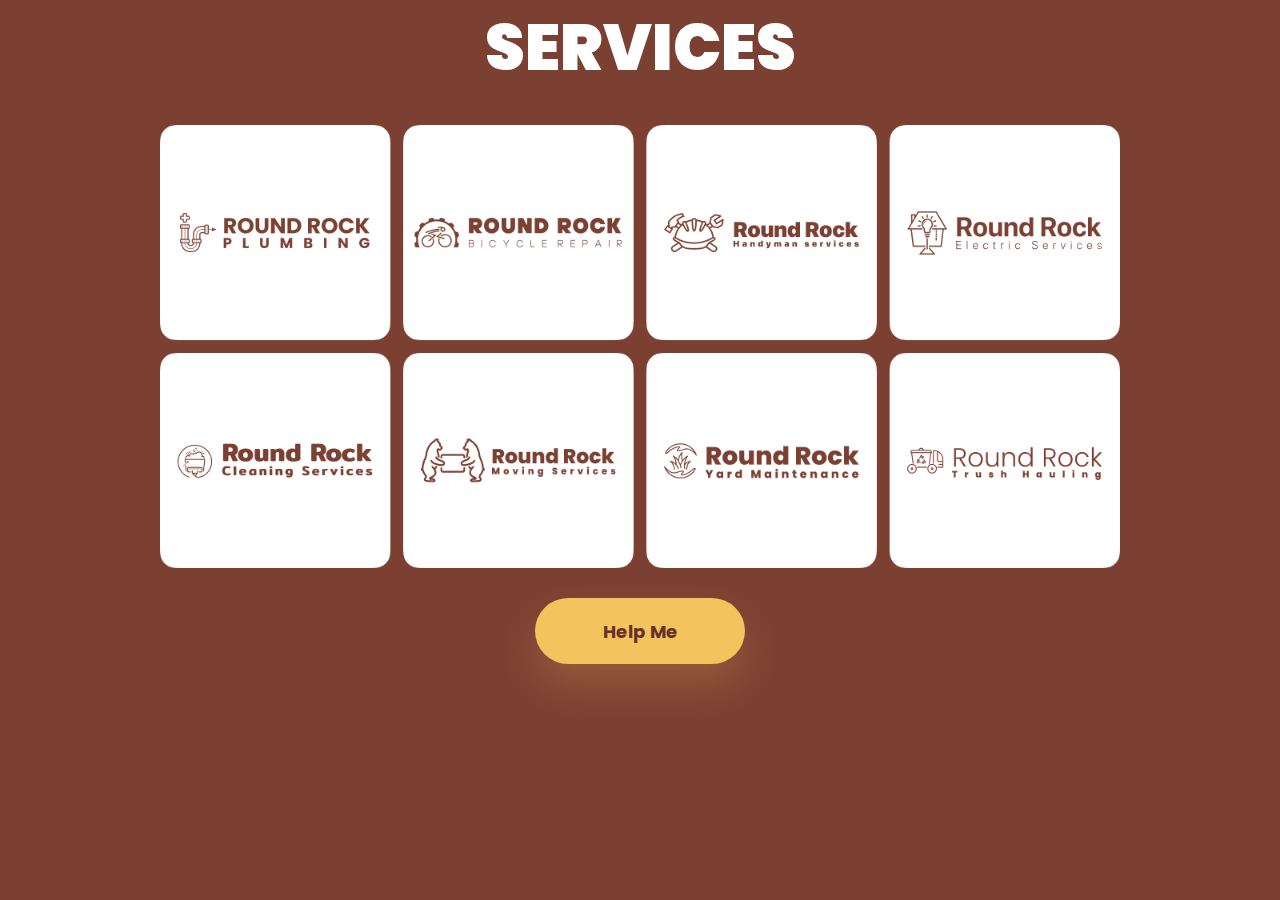
==== html/index.html @ d5d73b8e "v2 - responsivo" ====
<!DOCTYPE html>
<html lang="pt-BR">
<head>
    <meta charset="UTF-8">
    <meta http-equiv="X-UA-Compatible" content="IE=edge">
    <meta name="viewport" content="width=device-width, initial-scale=1.0">
    <title>Bear Bears</title>
    <link rel="stylesheet" href="../CSS/index.css">
</head>
<body>
    <main>
        <section class="home">
        <div></div>
        <div></div>
        </section>
        <section class="servicos">
            <h2>SERVICES</h2>
            <img class="servicos-img" src="../img/serviços.png" alt="">  
            <button>Help Me</button>
        </section>
        <section class="testemunhos"></section>
        <section class="contato"></section>
        <footer></footer>
    </main>
</body>
</html>
---- CSS/index.css ----
@import url('https://fonts.googleapis.com/css2?family=Poppins:wght@500;600;700;900&display=swap');

body {
    margin: 0;
    padding: 0;
    font-family: 'Poppins', sans-serif;
    background-color: #7C4032;
}

.servicos {
    display: flex;
    flex-direction: column;
    row-gap: 30px;
    align-items: center;
}

.servicos > h2 {
    text-align: center;
    color: #FFF;
    font-weight: 900;
    font-size: 64px;
    margin: 0px;
}

.servicos > img {
    width: 75%;
    height: auto;
    align-self: center;
}

.servicos > button {
    width: 210px;
    height: 66px;   
    background-color: #F3C35E;
    border: none;
    border-radius: 57px;
    color: #663128;
    font-family: 'Poppins', sans-serif;
    font-weight: 700;
    font-size: 18px;
    box-shadow: 0px 20px 40px rgba(243, 206, 94, 0.2);
}
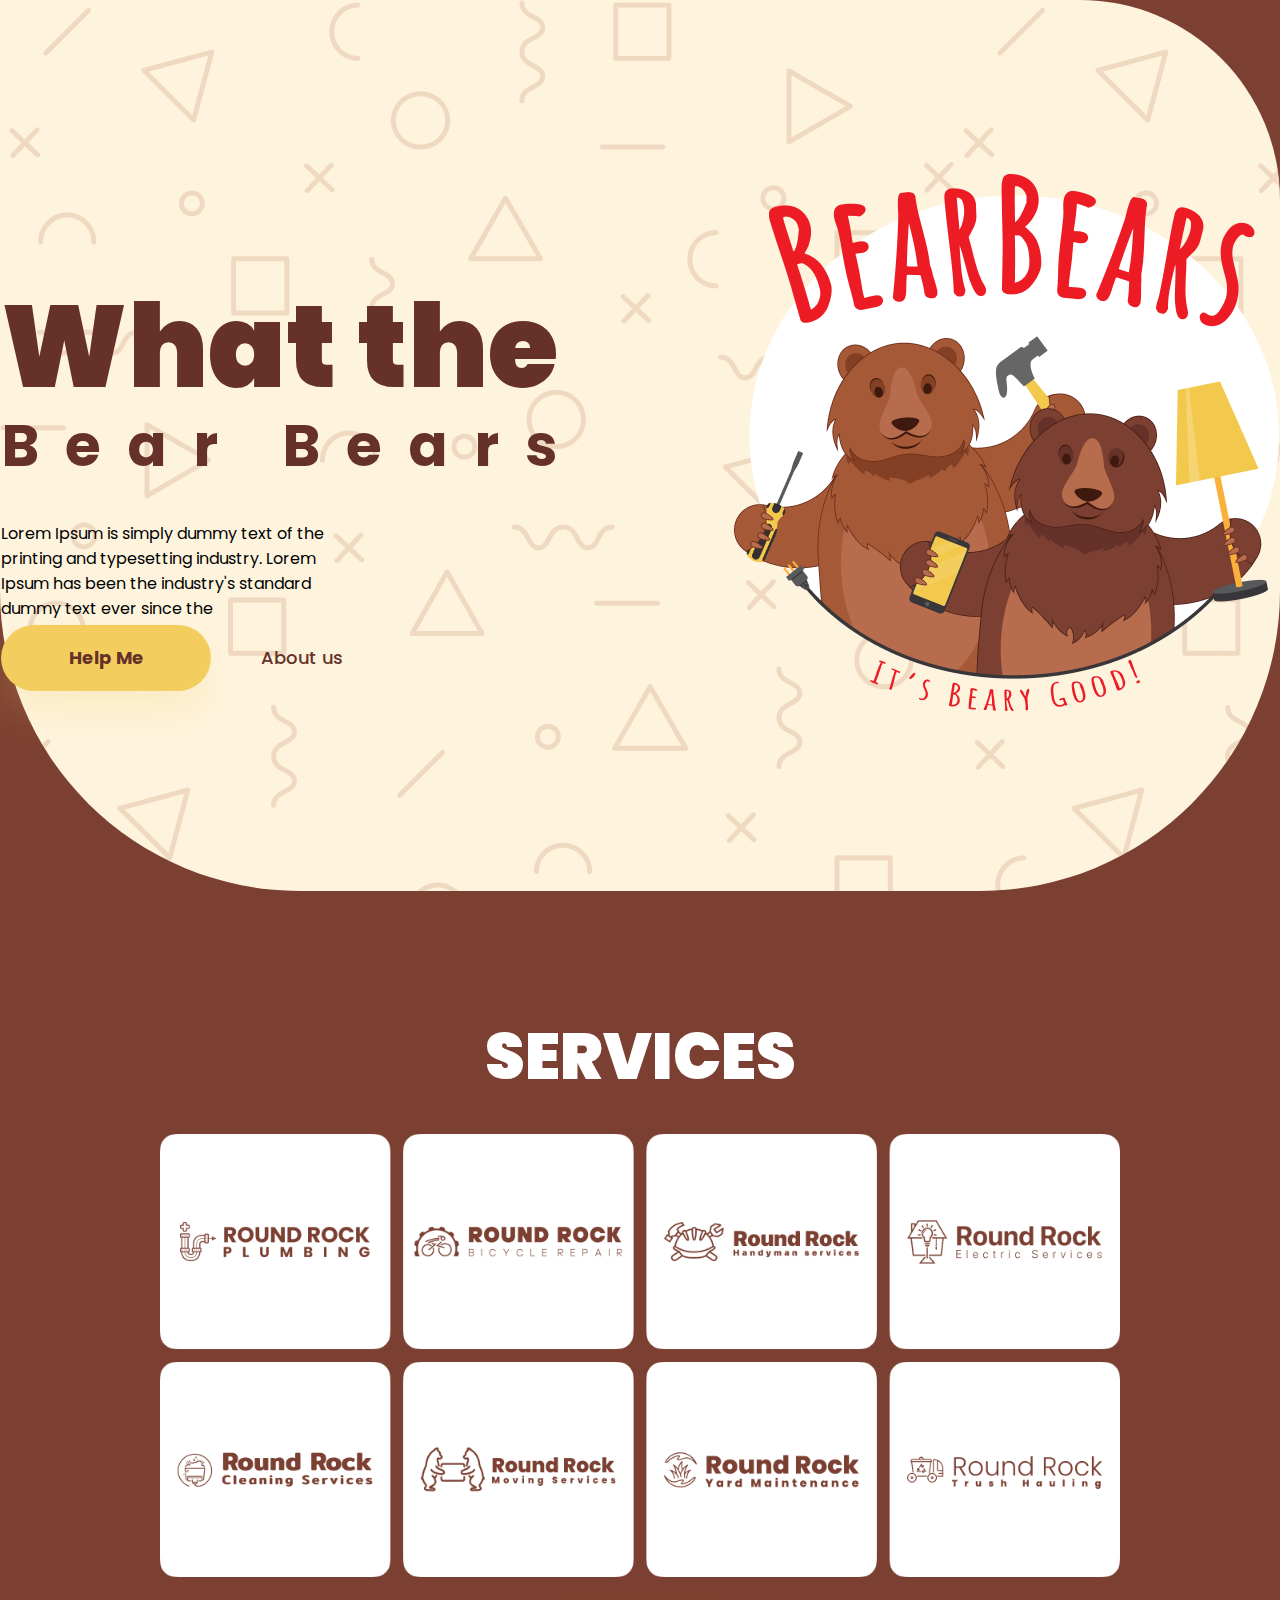
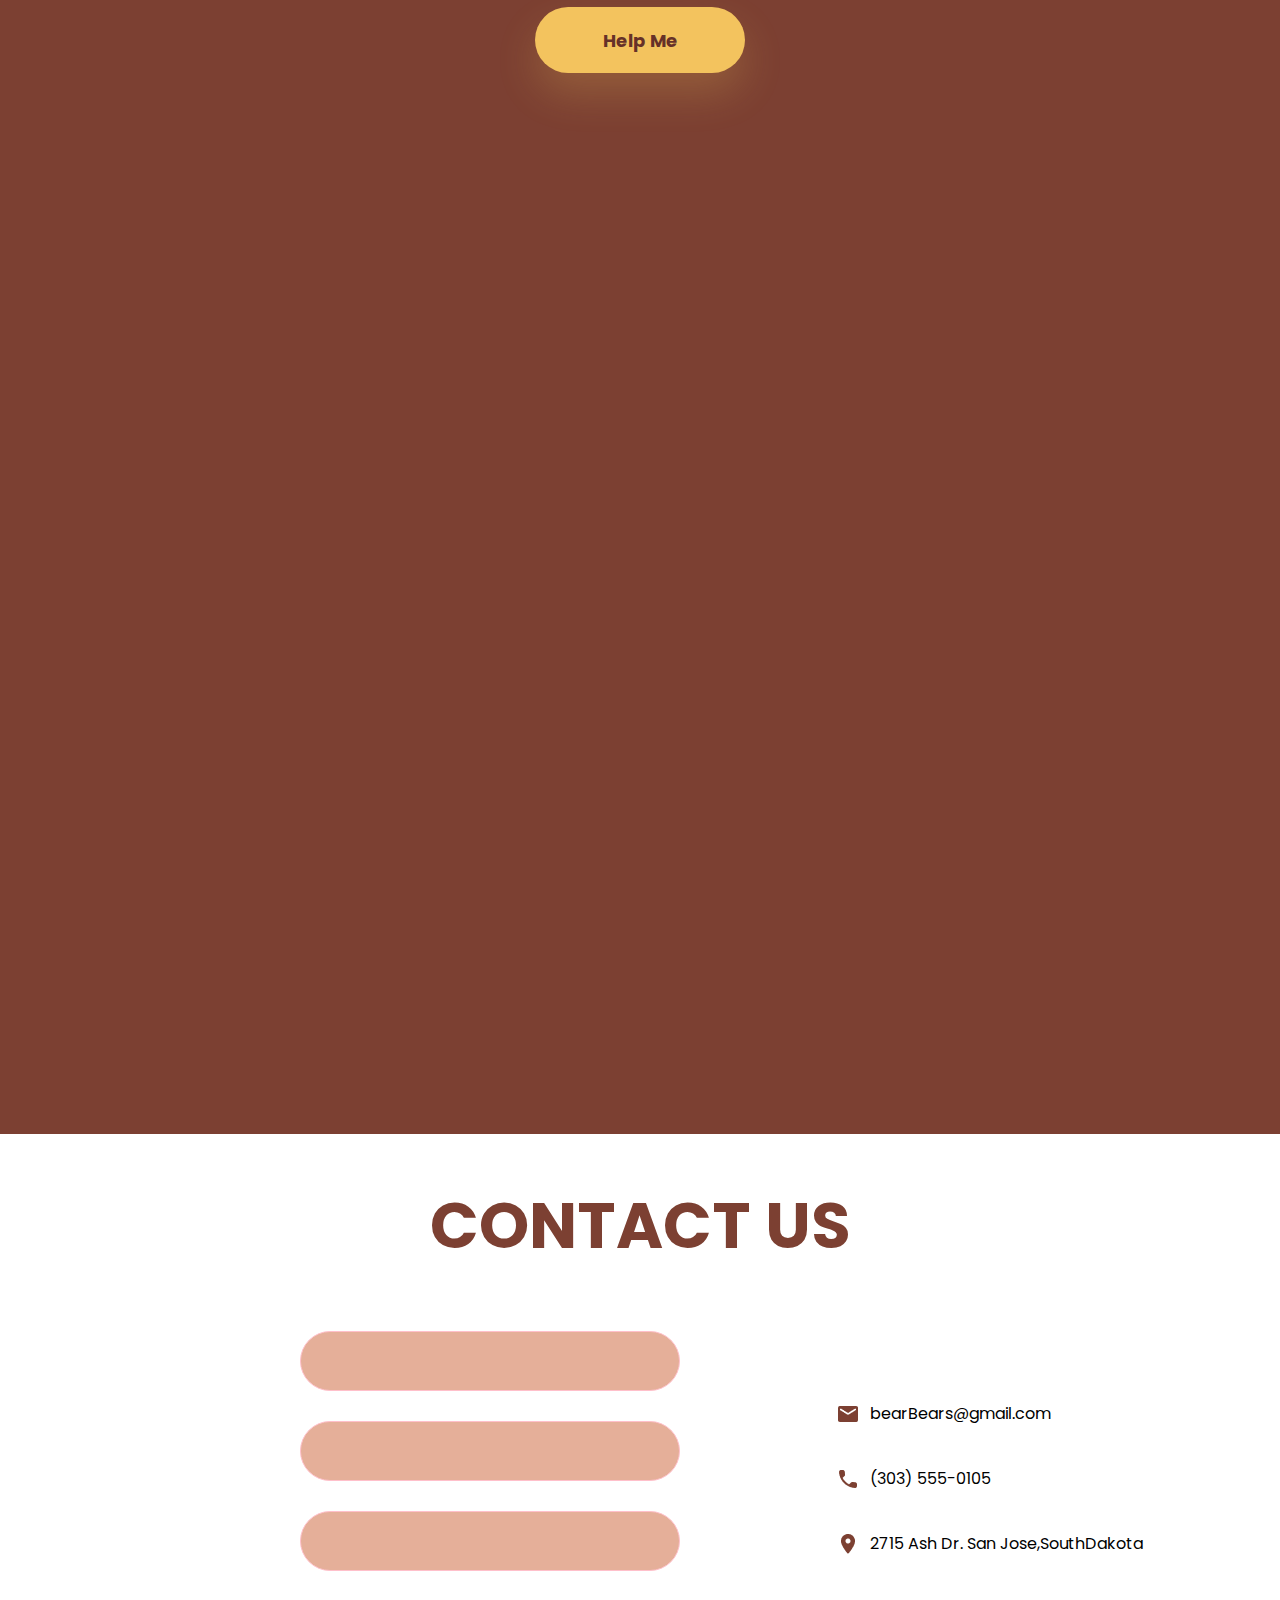
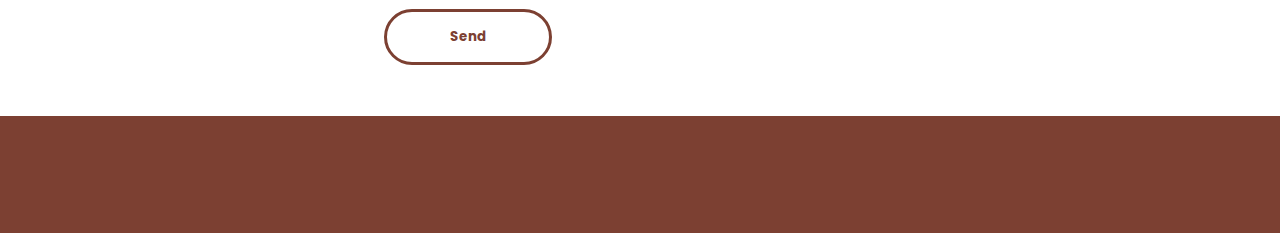
==== commit c65f22cb: "Serviços" ====
--- a/html/index.html
+++ b/html/index.html
@@ -9,18 +9,53 @@
 </head>
 <body>
     <main>
-        <section class="home">
-        <div></div>
-        <div></div>
+        <section class="banner">
+            <div class="home-container">
+                <div class="home-title">
+                    <h1>What the</h1>
+                    <h2>Bear Bears</h2>
+                    <div class="home-descripiton">
+                        <p>Lorem Ipsum is simply dummy text of the printing and typesetting industry. Lorem Ipsum has been the industry's standard dummy text ever since the</p>
+                    </div> 
+                    <div class="home-options">
+                        <button class="btn-home">Help Me</button>
+                        <a href="">About us</a>
+                    </div>  
+                </div>
+                <div class="home-image">
+                    <img src="../img/Ursos.png" alt="Home Image">
+                </div>
+            </div>  
         </section>
         <section class="servicos">
             <h2>SERVICES</h2>
-            <img class="servicos-img" src="../img/serviços.png" alt="">  
-            <button>Help Me</button>
+            <img src="../img/serviços.png" alt="serviços">
+            <button class="btn-servicos">Help Me</button>
         </section>
-        <section class="testemunhos"></section>
         <section class="contato"></section>
-        <footer></footer>
+        <footer class="contact-us">
+            <h1>CONTACT US</h1>
+            
+            <div class="input-usuario" >
+                <ul>
+                    <li><input class="input-1"></li>
+                    <li><input class="input-2"></li>
+                    <li><input class="input-3"></li>
+                </ul>
+            </div>
+            <div class="contato-info">
+            <ul>
+                <li><img src="../img/ic_round-mail.png"> <span>bearBears@gmail.com</span></li>
+                <li><img src="../img/ic_round-call.png"> <span>(303) 555-0105</span></li>
+                <li><img src="../img/ic_round-location-on.png"> <span>2715 Ash Dr. San Jose,SouthDakota</span></li>
+
+            </ul>
+            </div>
+            <button class="botao">Send</button>
+
+            <div class="retangulo-do-rodape"></div>
+
+        </footer>
     </main>
 </body>
 </html>--- a/CSS/index.css
+++ b/CSS/index.css
@@ -1,10 +1,104 @@
 @import url('https://fonts.googleapis.com/css2?family=Poppins:wght@500;600;700;900&display=swap');
+
 
 body {
     margin: 0;
     padding: 0;
     font-family: 'Poppins', sans-serif;
     background-color: #7C4032;
+}
+
+
+section {
+    display: flex;
+    justify-content: center;
+    flex-direction: column;
+    height: 100vh;
+    width: 100%;
+}
+
+.banner {
+    background-image: url(../img/Fundopoligonos.png);
+    background-color: #FEF4DE;
+    height: 99vh;
+    border-radius: 0px 200px 300px 300px ;
+}
+
+.home-container {
+    display: flex;
+    flex-direction: row;
+    align-items: center;
+    justify-content: center;
+    gap: 150px;
+
+}
+
+.home-title {
+    display: flex;
+    flex-direction: column;
+    align-items: flex-start;
+}
+
+.home-title > h1 {
+    color: #663128;
+    font-size: 115px;
+    font-weight: 900;
+    line-height: 137px;
+    margin-bottom: 1px;
+}
+
+.home-title > h2 {
+    color: #663128;
+    font-size: 58px;
+    font-weight: 700;
+    line-height: 58px;
+    letter-spacing: 26px;
+    margin-top: 1px;
+    margin-bottom: 30px;
+}
+
+.home-descripiton {
+    height: 10vh;
+    width: 27vw;
+    text-align: left;
+
+}
+
+.home-description > p {
+    color: #663128;
+    font-size: 16px;
+    font-weight: 600;
+    line-height: 24px;
+}
+
+.home-options {
+    display: flex;
+    align-items: center;
+    margin-top: 30px;
+    gap: 50px;
+}
+
+.home-options > a {
+    color: #663128;
+    font-weight: 500;
+    font-size: 18px;
+    line-height: 24px;
+    text-decoration: none;
+}
+
+.btn-home {
+    background-color:#F3CE5E;
+    color: #663128;
+    font-family: 'Poppins', sans-serif;
+    font-weight: 700;
+    font-size: 18px;
+    line-height: 24px;
+    width: 210px;
+    height: 66px;
+    box-shadow: 0px 20px 40px rgba(243, 206, 94, 0.2);
+    border-radius: 57px;
+    border: none;
+    cursor: pointer;
 }
 
 .servicos {
@@ -39,4 +133,104 @@
     font-weight: 700;
     font-size: 18px;
     box-shadow: 0px 20px 40px rgba(243, 206, 94, 0.2);
-}+}
+
+.contact-us{
+    background-color: #FFF;
+}
+
+.contact-us h1{
+    padding-top: 60px;
+    padding-bottom: 30px;
+    position: relative; 
+    font-family: 'Poppins';
+    color: #7C4032;
+    font-size: 64px;
+    line-height: 96px;
+    line-height: 100%;
+    text-align: center;
+    vertical-align: center;
+    
+}
+
+
+.input-usuario input{
+    text-align: center;
+    position: relative; 
+    display: flex;
+    height: 56px;
+    width: 374px;
+    background-color: #E5AF99;
+    border-radius: 61px;
+    border-color: #E5AF99;
+    border: 1px solid pink;
+    margin-bottom: 10px;
+    margin-left: 21%;
+    justify-content:space-around;
+    margin-top: 30px;
+}
+
+.contato-info{
+    position: relative;
+    margin-top: -14.5%;
+}
+
+.input-usuario ul{
+    list-style: none;
+    
+}
+
+.contato-info ul{
+    list-style: none;
+    position: relative;
+    left: 263%;
+    top: -155%;
+    display: table-row;
+}
+.contato-info li{
+    display: flex;
+    align-items: center;
+    justify-content: start;
+    flex-direction: row;
+    gap: 10px;
+    padding-bottom: 40px;
+    padding-left: 8px;
+}
+
+.contato-info img{
+}
+
+.botao{
+    font-weight: bold;
+    font-family: 'Poppins', sans-serif;
+    position: relative; 
+    margin-bottom: 4%;
+    margin-top: 1%;
+    margin-left: 30%;
+    height: 56px;
+    width: 168px;
+    border-radius: 61px;
+    border-color: #7C4032;
+    border: 3px solid #7C4032;
+    color: #7C4032;
+    background-color: #fff;
+    
+}
+
+.informacao-empresarial-rodape-icones{
+    margin-top: 17%;
+    margin-left: 49%;
+    position: relative;
+    display: flex;
+    flex-direction: column;
+
+}
+
+.retangulo-do-rodape{
+    position: absolute;
+    left: 0;
+    bottom: 100;
+    background-color: #7C4032;
+	height: 117px;
+	width: 100%;
+}
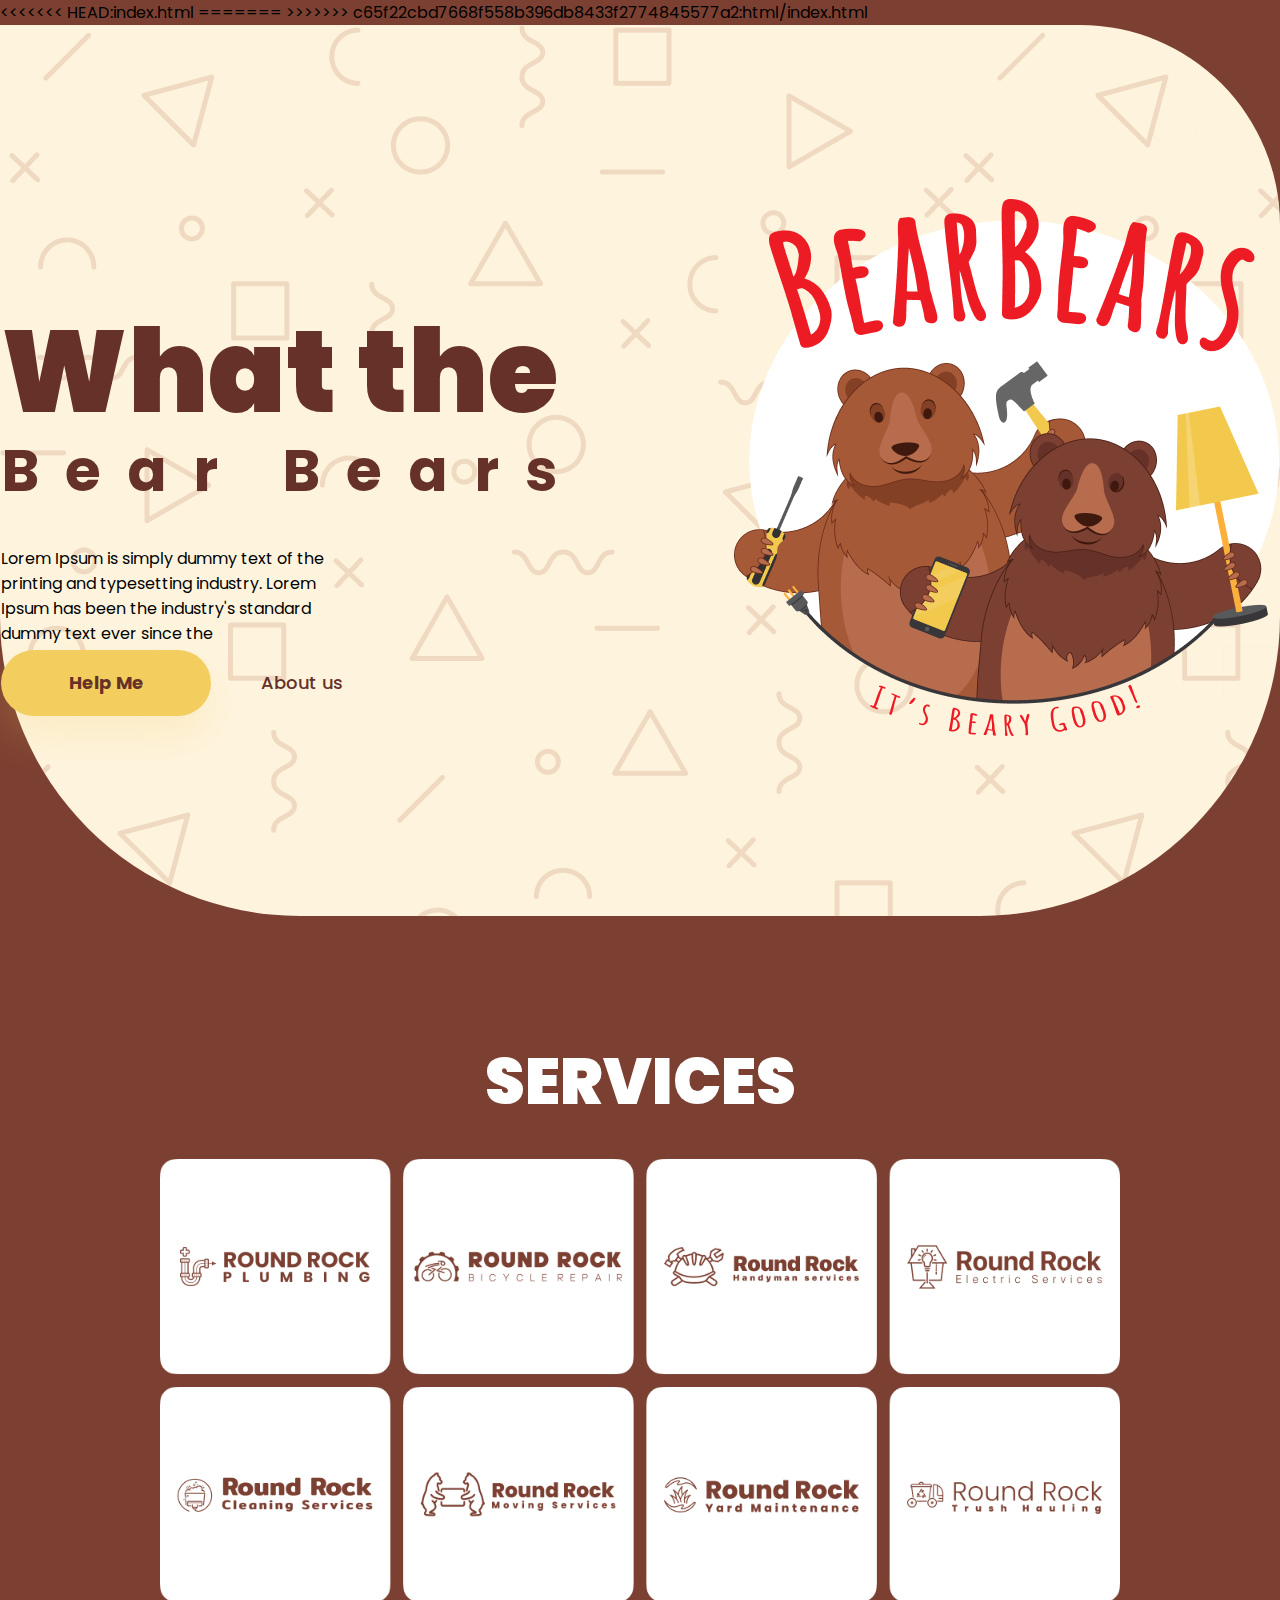
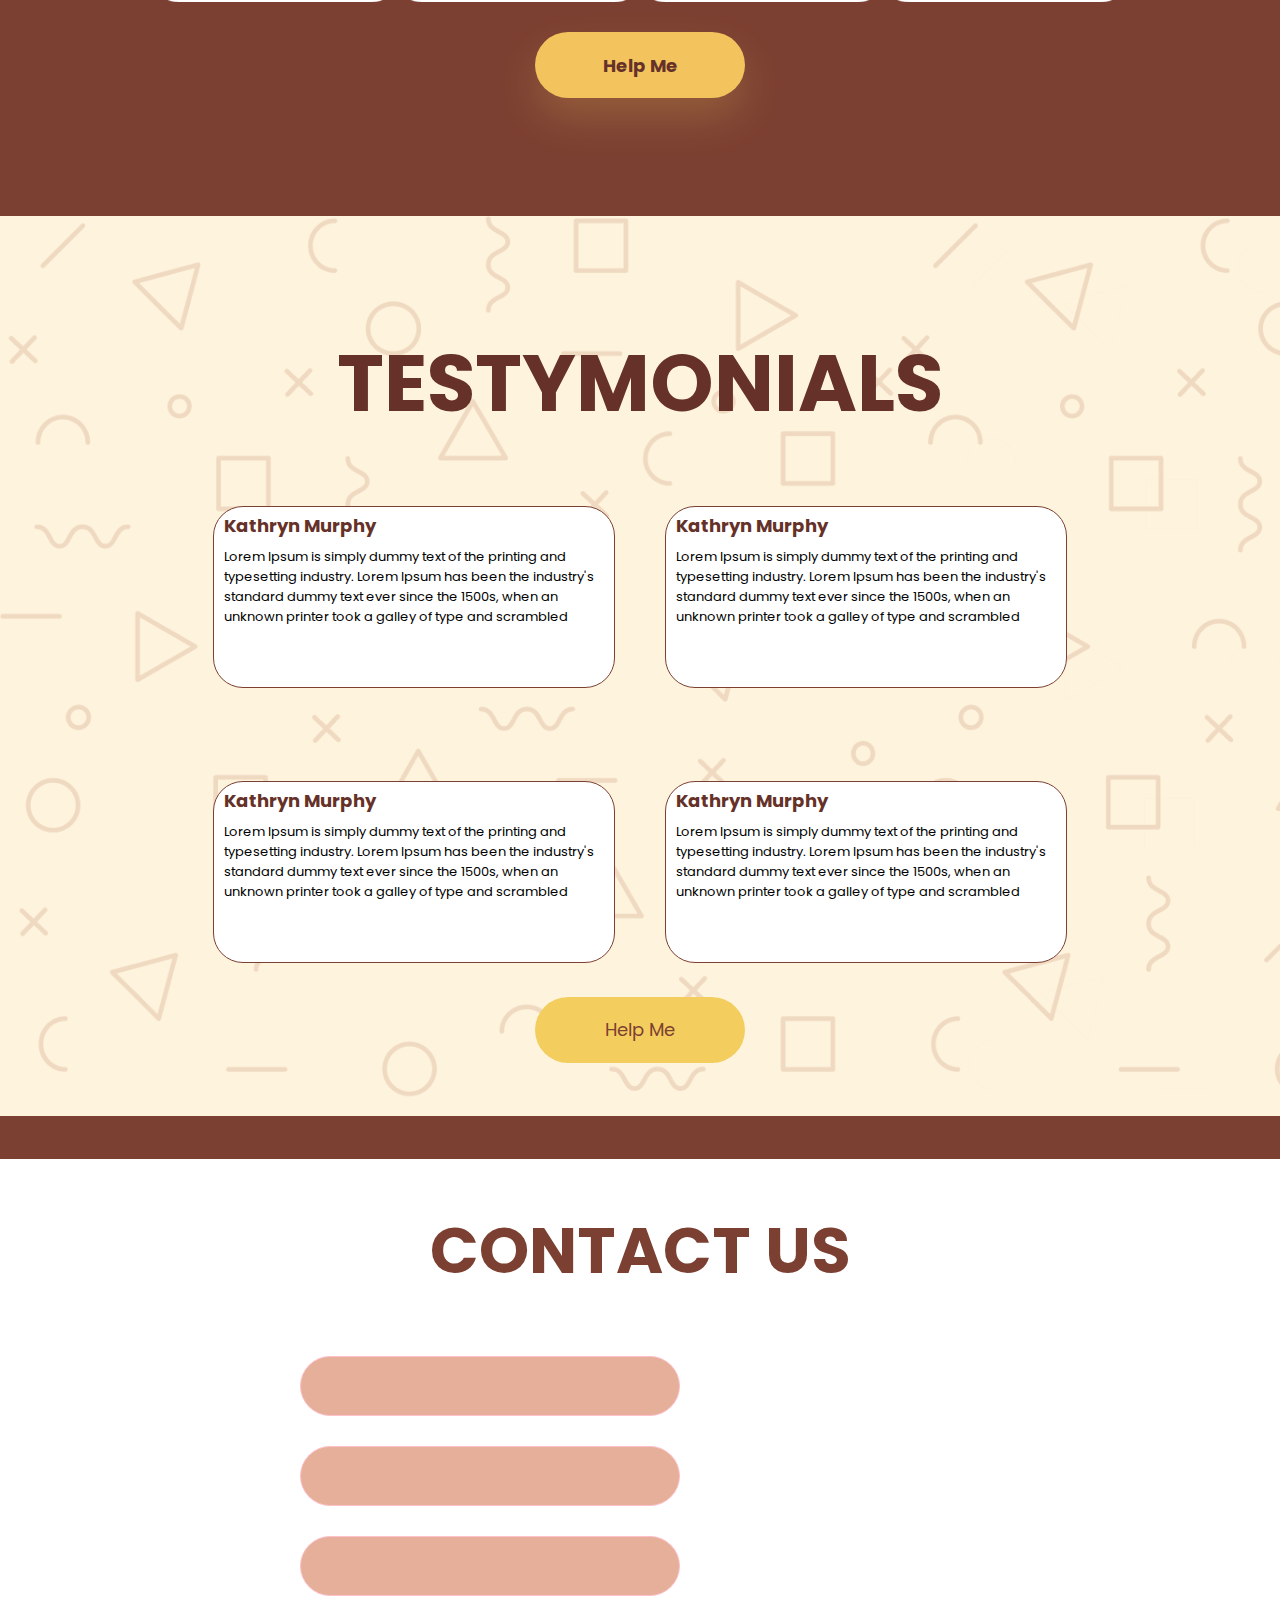
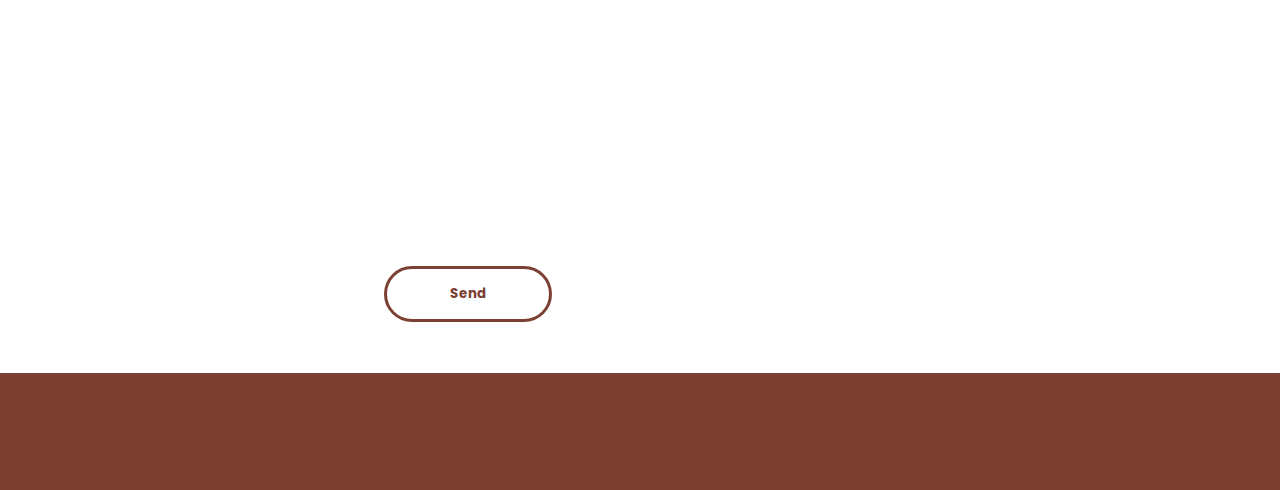
==== commit 26b038bd: "Update Testemunhas" ====
--- a/html/index.html
+++ b/html/index.html
@@ -5,7 +5,11 @@
     <meta http-equiv="X-UA-Compatible" content="IE=edge">
     <meta name="viewport" content="width=device-width, initial-scale=1.0">
     <title>Bear Bears</title>
+<<<<<<< HEAD:index.html
+    <link rel="stylesheet" href="../Grupo3-atividade-semanal-2/CSS/index.css">
+=======
     <link rel="stylesheet" href="../CSS/index.css">
+>>>>>>> c65f22cbd7668f558b396db8433f2774845577a2:html/index.html
 </head>
 <body>
     <main>
@@ -32,7 +36,71 @@
             <img src="../img/serviços.png" alt="serviços">
             <button class="btn-servicos">Help Me</button>
         </section>
-        <section class="contato"></section>
+        <section class="testemunhos">
+            <div class="container">
+    
+                <div class="title">
+                    <h1>TESTYMONIALS</h1>
+                </div>
+    
+                <div class="testymonials">
+                    <div class="box">
+                        <h2>Kathryn Murphy</h2>
+                        <p>
+                            Lorem Ipsum is simply dummy text of the printing and typesetting industry.
+                            Lorem Ipsum has been the industry's standard dummy text ever since the 1500s,
+                            when an unknown printer took a galley of type and scrambled
+                        </p>
+                        <picture class="img1">
+                            <img src="../Grupo3-atividade-semanal-2/img/estrelas5.png" alt="">
+                            </picture>
+                    </div>
+    
+                    <div class="box">
+                        <h2>Kathryn Murphy</h2>
+                        <p>
+                            Lorem Ipsum is simply dummy text of the printing and typesetting industry.
+                            Lorem Ipsum has been the industry's standard dummy text ever since the 1500s,
+                            when an unknown printer took a galley of type and scrambled
+                        </p>
+                        <picture class="img1">
+                            <img src="../Grupo3-atividade-semanal-2/img/estrelas5.png" alt="">
+                        </picture>
+                    </div>
+    
+                    <div class="box">
+                        <h2>Kathryn Murphy</h2>
+                        <p>
+                            Lorem Ipsum is simply dummy text of the printing and typesetting industry.
+                            Lorem Ipsum has been the industry's standard dummy text ever since the 1500s,
+                            when an unknown printer took a galley of type and scrambled
+                        </p>
+                        <picture class="img1">
+                            <img src="../Grupo3-atividade-semanal-2/img/estrelas5.png" alt="">
+                        </picture>
+                    </div>
+    
+                    <div class="box">
+                        <h2>Kathryn Murphy</h2>
+                        <p>
+                            Lorem Ipsum is simply dummy text of the printing and typesetting industry.
+                            Lorem Ipsum has been the industry's standard dummy text ever since the 1500s,
+                            when an unknown printer took a galley of type and scrambled
+                        </p>
+                        <picture class="img1">
+                            <img src="../Grupo3-atividade-semanal-2/img/estrelas5.png" alt="">
+                        </picture>
+                    </div>
+    
+                </div>
+    
+                <button class="btn-help">
+                    <p>Help Me</p>
+                </button>
+    
+            </div>
+        </section>
+    
         <footer class="contact-us">
             <h1>CONTACT US</h1>
             
@@ -45,9 +113,15 @@
             </div>
             <div class="contato-info">
             <ul>
+<<<<<<< HEAD:index.html
+                <li><img src="../Grupo3-atividade-semanal-2/img/ic_round-mail.png"> <span>bearBears@gmail.com</span></li>
+                <li><img src="../Grupo3-atividade-semanal-2/img/ic_round-call.png"> <span>(303) 555-0105</span></li>
+                <li><img src="../Grupo3-atividade-semanal-2/img/ic_round-location-on.png"> <span>2715 Ash Dr. San Jose,SouthDakota</span></li>
+=======
                 <li><img src="../img/ic_round-mail.png"> <span>bearBears@gmail.com</span></li>
                 <li><img src="../img/ic_round-call.png"> <span>(303) 555-0105</span></li>
                 <li><img src="../img/ic_round-location-on.png"> <span>2715 Ash Dr. San Jose,SouthDakota</span></li>
+>>>>>>> c65f22cbd7668f558b396db8433f2774845577a2:html/index.html
 
             </ul>
             </div>
--- a/CSS/index.css
+++ b/CSS/index.css
@@ -135,9 +135,93 @@
     box-shadow: 0px 20px 40px rgba(243, 206, 94, 0.2);
 }
 
+.testemunhos {
+    background-color: #fef4de;
+    background-image: url("../img/Fundopoligonos.png");
+    background-repeat: no-repeat;
+    background-size: cover;
+    width: 100%;
+    height: 100vh;
+  }
+  
+  .testemunhos .container {
+    display: flex;
+    flex-direction: column;
+    justify-content: center;
+    height: 100vh;
+    padding-left: 15vw;
+    padding-right: 15vw;
+    align-items: center;
+  }
+  
+  .testemunhos .container .title {
+    font-size: 40px;
+    display: flex;
+    flex-direction: column;
+    align-items: center;
+    text-align: center;
+    text-transform: uppercase;
+    color: #663128;
+  }
+  
+  .testemunhos .container .testymonials {
+    display: flex;
+    width: 100%;
+    height: 500px;
+    flex-direction: column;
+    flex-wrap: wrap;
+    gap: 50px;
+    align-content: center;
+    justify-content: space-around;
+  }
+  
+  .testemunhos .container .testymonials .box {
+    border: solid #7C4032 1px;
+    width: 400px;
+    height: 180px;
+    background-color: #FFF;
+    border-radius: 30px;
+    margin-bottom: 25px;
+  }
+  
+  .testemunhos .container .testymonials .box h2 {
+    font-family: 'Poppins', sans-serif;
+    color: #663128;
+    font-size: 18px;
+    padding-left: 10px;
+    margin-bottom: -5px;
+    margin-top: 5px;
+  }
+  
+  .testemunhos .container .testymonials .box p {
+    font-family: 'Poppins', sans-serif;
+    font-size: 13px;
+    padding-left: 10px;
+  }
+  
+  .testemunhos .container .btn-help {
+    background-color: #F3CE5E;
+    border-radius: 57px;
+    width: 210px;
+    height: 66px;
+    font-family: 'Poppins', sans-serif;
+    color: #7C4032;
+    font-size: 18px;
+    text-align: center;
+    border: none;
+  
+  }
+  
+  .testemunhos .container .testymonials .box .img1 {
+  
+    padding-left: 10px;
+  }
+
+  
 .contact-us{
     background-color: #FFF;
 }
+
 
 .contact-us h1{
     padding-top: 60px;
@@ -172,7 +256,7 @@
 
 .contato-info{
     position: relative;
-    margin-top: -14.5%;
+    margin-top: -17.5%;
 }
 
 .input-usuario ul{
@@ -198,7 +282,14 @@
 }
 
 .contato-info img{
-}
+<<<<<<< HEAD
+    
+=======
+>>>>>>> c65f22cbd7668f558b396db8433f2774845577a2
+}
+
+
+  
 
 .botao{
     font-weight: bold;
@@ -234,3 +325,4 @@
 	height: 117px;
 	width: 100%;
 }
+
